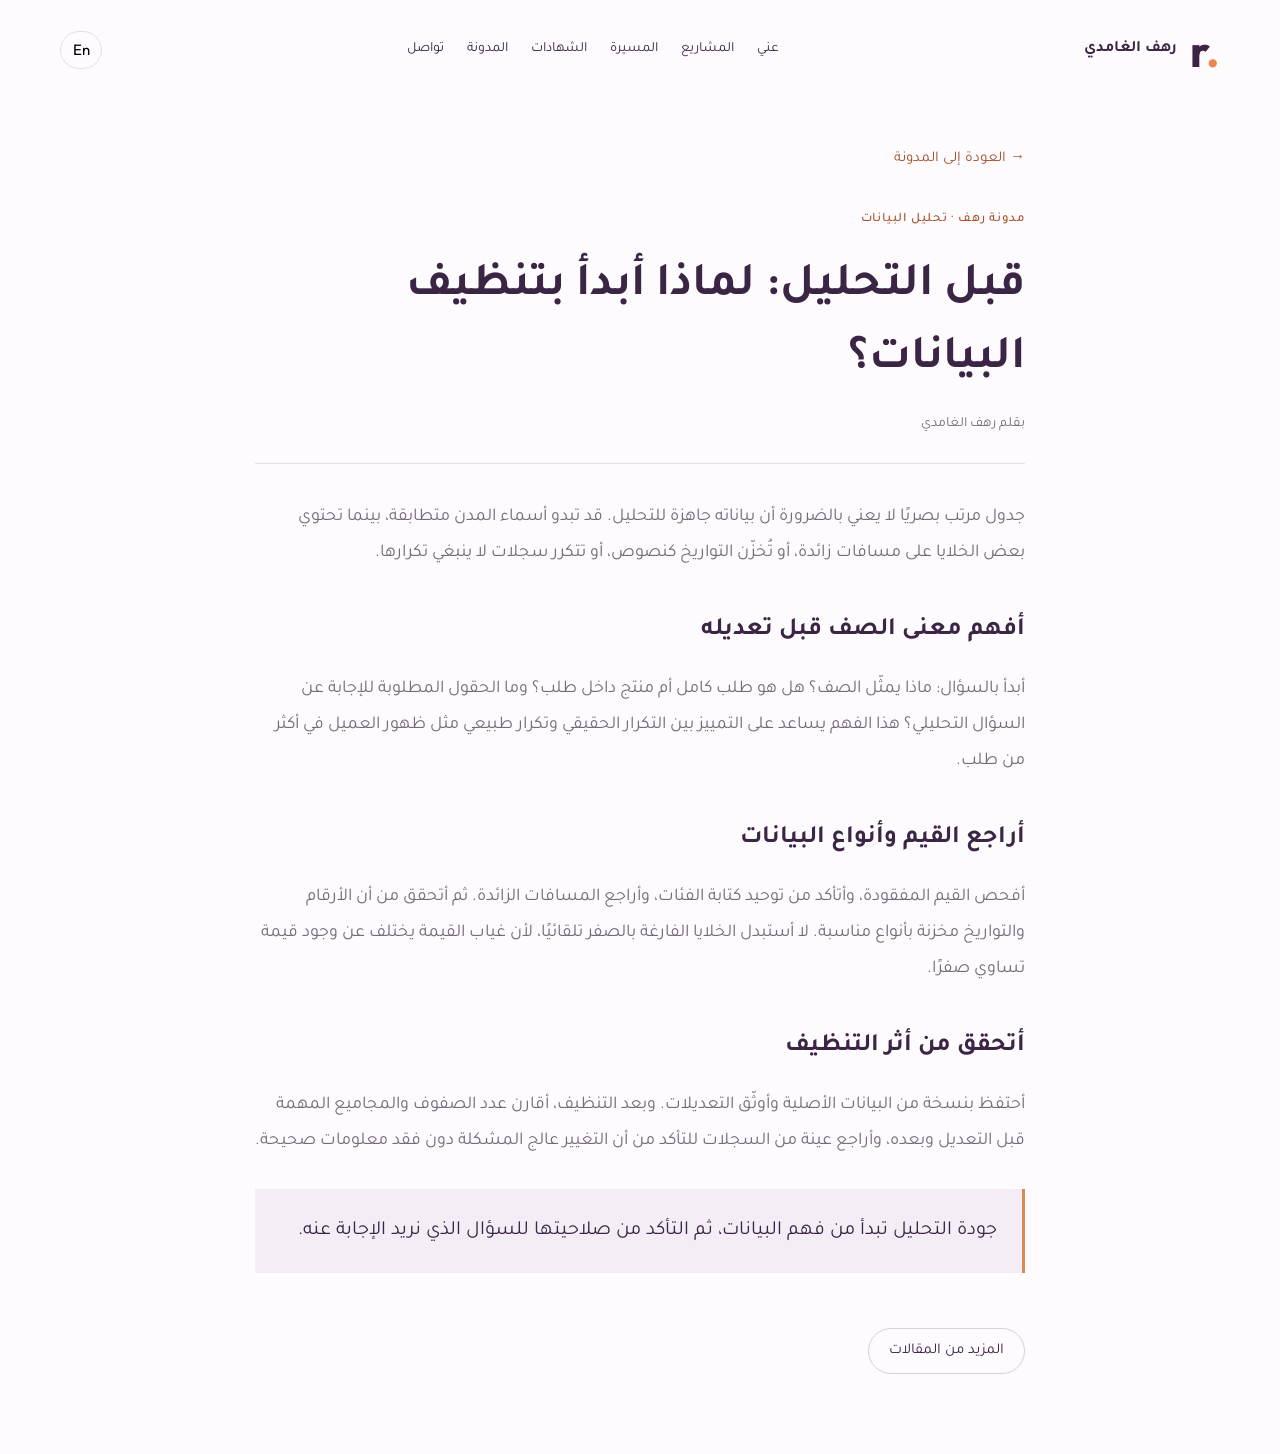
==== blog/clean-data-clear-analysis.html @ a6f534cd "Add files via upload" ====
<!DOCTYPE html><html lang="ar" dir="rtl"><head><meta charset="UTF-8"><meta name="viewport" content="width=device-width, initial-scale=1"><meta name="description" content="خطوات عملية لتنظيم البيانات وفحص جودتها قبل بناء المؤشرات."><title>قبل التحليل: لماذا أبدأ بتنظيف البيانات؟ | رهف الغامدي</title><link rel="icon" type="image/svg+xml" href="data:image/svg+xml,%3Csvg xmlns='http://www.w3.org/2000/svg' viewBox='0 0 32 32'%3E%3Crect width='32' height='32' rx='9' fill='%233B2544'/%3E%3Cpath d='M8 23V16M16 23V9M24 23V13' stroke='%23FF995C' stroke-width='4'/%3E%3C/svg%3E"><link rel="preconnect" href="https://fonts.googleapis.com"><link href="https://fonts.googleapis.com/css2?family=Tajawal:wght@400;500;600;700;800&amp;family=Outfit:wght@400;500;600;700&amp;display=swap" rel="stylesheet"><link rel="stylesheet" href="../style.css"></head><body><header><a class="brand" href="../index.html#home" aria-label="Rahaf home"><span class="monogram">r<span>.</span></span><span data-ar="رهف الغامدي" data-en="Rahaf Alghamdi">رهف الغامدي</span></a><nav id="main-nav" aria-label="Main navigation"><a href="../index.html#about" data-ar="عني" data-en="About">عني</a><a href="../index.html#projects" data-ar="المشاريع" data-en="Projects">المشاريع</a><a href="../index.html#journey" data-ar="المسيرة" data-en="Journey">المسيرة</a><a href="../index.html#certificates" data-ar="الشهادات" data-en="Credentials">الشهادات</a><a href="../index.html#blog" data-ar="المدونة" data-en="Blog">المدونة</a><a href="../index.html#contact" data-ar="تواصل" data-en="Contact">تواصل</a></nav><div class="header-controls"><button class="language" id="language" aria-label="Switch to English">En</button><button class="menu-toggle" aria-controls="main-nav" aria-expanded="false" aria-label="فتح القائمة" type="button"><span></span><span></span><span></span></button></div></header><main class="wrap article-page"><a class="article-back" href="../index.html#blog"><span data-ar="→ العودة إلى المدونة" data-en="← Back to the blog" >→ العودة إلى المدونة</span></a><article><div class="eyebrow"><span data-ar="مدونة رهف · تحليل البيانات" data-en="Rahaf’s blog · Data analytics" >مدونة رهف · تحليل البيانات</span></div><h1 data-ar="قبل التحليل: لماذا أبدأ بتنظيف البيانات؟" data-en="Why I start with data cleaning" >قبل التحليل: لماذا أبدأ بتنظيف البيانات؟</h1><p data-ar="بقلم رهف الغامدي" data-en="By Rahaf Alghamdi" class="article-author">بقلم رهف الغامدي</p><div class="article-content"><p data-ar="جدول مرتب بصريًا لا يعني بالضرورة أن بياناته جاهزة للتحليل. قد تبدو أسماء المدن متطابقة، بينما تحتوي بعض الخلايا على مسافات زائدة، أو تُخزّن التواريخ كنصوص، أو تتكرر سجلات لا ينبغي تكرارها." data-en="A visually tidy table is not necessarily ready for analysis. City names may look identical while containing extra spaces, dates may be stored as text, and records may be duplicated." >جدول مرتب بصريًا لا يعني بالضرورة أن بياناته جاهزة للتحليل. قد تبدو أسماء المدن متطابقة، بينما تحتوي بعض الخلايا على مسافات زائدة، أو تُخزّن التواريخ كنصوص، أو تتكرر سجلات لا ينبغي تكرارها.</p><h2 data-ar="أفهم معنى الصف قبل تعديله" data-en="Understand each row before changing it" >أفهم معنى الصف قبل تعديله</h2><p data-ar="أبدأ بالسؤال: ماذا يمثّل الصف؟ هل هو طلب كامل أم منتج داخل طلب؟ وما الحقول المطلوبة للإجابة عن السؤال التحليلي؟ هذا الفهم يساعد على التمييز بين التكرار الحقيقي وتكرار طبيعي مثل ظهور العميل في أكثر من طلب." data-en="I start by asking what each row represents: a complete order or an item within an order? Which fields do I need for the analytical question? This helps distinguish genuine duplicates from valid repetition, such as a customer appearing in several orders." >أبدأ بالسؤال: ماذا يمثّل الصف؟ هل هو طلب كامل أم منتج داخل طلب؟ وما الحقول المطلوبة للإجابة عن السؤال التحليلي؟ هذا الفهم يساعد على التمييز بين التكرار الحقيقي وتكرار طبيعي مثل ظهور العميل في أكثر من طلب.</p><h2 data-ar="أراجع القيم وأنواع البيانات" data-en="Check values and data types" >أراجع القيم وأنواع البيانات</h2><p data-ar="أفحص القيم المفقودة، وأتأكد من توحيد كتابة الفئات، وأراجع المسافات الزائدة. ثم أتحقق من أن الأرقام والتواريخ مخزنة بأنواع مناسبة. لا أستبدل الخلايا الفارغة بالصفر تلقائيًا، لأن غياب القيمة يختلف عن وجود قيمة تساوي صفرًا." data-en="I check missing values, consistent category names and extra spaces. Then I verify that numbers and dates have suitable types. I do not automatically replace blanks with zero: an unknown value is different from a known value of zero." >أفحص القيم المفقودة، وأتأكد من توحيد كتابة الفئات، وأراجع المسافات الزائدة. ثم أتحقق من أن الأرقام والتواريخ مخزنة بأنواع مناسبة. لا أستبدل الخلايا الفارغة بالصفر تلقائيًا، لأن غياب القيمة يختلف عن وجود قيمة تساوي صفرًا.</p><h2 data-ar="أتحقق من أثر التنظيف" data-en="Check the effect of cleaning" >أتحقق من أثر التنظيف</h2><p data-ar="أحتفظ بنسخة من البيانات الأصلية وأوثّق التعديلات. وبعد التنظيف، أقارن عدد الصفوف والمجاميع المهمة قبل التعديل وبعده، وأراجع عينة من السجلات للتأكد من أن التغيير عالج المشكلة دون فقد معلومات صحيحة." data-en="I keep the original data and document changes. After cleaning, I compare row counts and key totals before and after, and inspect a sample of records to make sure the changes addressed the issue without losing valid information." >أحتفظ بنسخة من البيانات الأصلية وأوثّق التعديلات. وبعد التنظيف، أقارن عدد الصفوف والمجاميع المهمة قبل التعديل وبعده، وأراجع عينة من السجلات للتأكد من أن التغيير عالج المشكلة دون فقد معلومات صحيحة.</p><blockquote data-ar="جودة التحليل تبدأ من فهم البيانات، ثم التأكد من صلاحيتها للسؤال الذي نريد الإجابة عنه." data-en="Good analysis starts with understanding the data and checking whether it is fit for the question." >جودة التحليل تبدأ من فهم البيانات، ثم التأكد من صلاحيتها للسؤال الذي نريد الإجابة عنه.</blockquote></div></article><a class="secondary" href="../index.html#blog"><span data-ar="المزيد من المقالات" data-en="More articles" >المزيد من المقالات</span></a></main><script src="../navigation.js"></script><script src="../blog-language.js"></script></body></html>
---- style.css ----
:root{--ink:#3b2544;--muted:#756b78;--accent:#a6522a;--line:#e7dfe8;--paper:#fdfbfe}*{box-sizing:border-box}html{scroll-behavior:smooth;scroll-padding-top:100px}body{margin:0;background:var(--paper);color:var(--ink);font-family:'Tajawal','Outfit',sans-serif;font-size:16px;line-height:1.8}html[lang=en] body{font-family:'Outfit',sans-serif}button,a{-webkit-tap-highlight-color:transparent}a{color:inherit;text-decoration:none}button{font:inherit;cursor:pointer}button:focus-visible,a:focus-visible{outline:3px solid #c77849;outline-offset:6px}.wrap{max-width:1240px;margin:auto;padding-inline:40px}header{height:100px;display:flex;align-items:center;justify-content:space-between;gap:24px;max-width:1240px;padding:0 40px;margin:auto;border-bottom:1px solid var(--line)}.brand{display:flex;align-items:center;gap:13px;font-weight:600}.monogram{font-family:Georgia,serif;font-size:45px;font-weight:bold;line-height:1;direction:ltr}.monogram span{color:#ea874e}nav{display:flex;gap:32px;font-size:14px}nav a:hover{color:#a6522a}.language{border:1px solid var(--line);background:transparent;border-radius:30px;padding:6px 17px;font-size:14px;display:flex;gap:18px;align-items:center}.hero{display:grid;grid-template-columns:1.15fr 1fr;gap:64px;align-items:center;padding-top:70px;padding-bottom:64px}.eyebrow{font-size:13px;font-weight:500;letter-spacing:.06em;display:flex;gap:12px;align-items:center;color:var(--accent)}.short-line{height:1px;width:30px;background:var(--accent)}h1{font-size:clamp(40px,4.4vw,64px);margin:15px 0 5px;line-height:1.4;font-weight:600;letter-spacing:-1px}.hero h2{font-size:clamp(25px,2.8vw,39px);line-height:1.7;font-weight:400;margin:0 0 22px}.hero h2 span{color:var(--accent)}p{color:var(--muted);margin:0 0 22px}.hero p{max-width:500px}.primary{display:inline-flex;gap:38px;align-items:center;padding:11px 24px;background:var(--ink);color:white;border-radius:6px;margin:4px 0 34px;transition:transform .25s,background .25s}.primary:hover{transform:translateY(-3px);background:#56385f}.arrow{font-size:23px}.hero-foot{display:flex;gap:14px;align-items:center;font-size:12px;color:var(--muted);flex-wrap:wrap}.sep{opacity:.4}.visual{height:470px;background:#392440;border-radius:5px 90px 5px 5px;position:relative;overflow:hidden;color:#fae5d8;direction:ltr;box-shadow:0 24px 65px #253e4f10}.visual-top,.visual-bottom{position:absolute;left:30px;right:30px;display:flex;justify-content:space-between;font:11px 'Outfit',sans-serif;letter-spacing:1.4px;z-index:2}.visual-top{top:26px}.visual-bottom{bottom:25px;align-items:center}.visual-bottom span:last-child{font-size:34px}.graph-grid{position:absolute;inset:90px 0 60px;background-image:linear-gradient(#9ac4e10a 1px,transparent 1px),linear-gradient(90deg,#9ac4e10a 1px,transparent 1px);background-size:40px 40px;transform:perspective(500px) rotateX(12deg)}.orbit{position:absolute;border:1px solid #d6e9ff12;border-radius:50%;width:360px;height:360px;left:55px;top:70px}.o2{width:250px;height:250px;top:125px;left:110px}.trend{position:absolute;inset:125px 0 0;width:100%;opacity:.7;stroke-dasharray:750;stroke-dashoffset:750;animation:draw 2.5s .3s ease forwards}.visual-word{position:absolute;left:37px;top:108px;font:clamp(22px,2.4vw,31px)/1.5 Georgia,serif;z-index:1}.visual-word em{color:#d3a9bb}.floating{position:absolute;display:flex;align-items:center;gap:12px;padding:11px 17px;background:#d8eafa12;border:1px solid #b8d4eb30;backdrop-filter:blur(6px);border-radius:7px;font-size:14px;animation:float 6s ease-in-out infinite}.floating span{font:11px 'Outfit';opacity:.6}.floating b{font-weight:400}.f1{bottom:105px;left:28px}.f2{right:30px;top:215px;animation-delay:-3s}.stats{display:grid;grid-template-columns:repeat(4,1fr);padding-top:28px;padding-bottom:28px;border-top:1px solid var(--line);border-bottom:1px solid var(--line)}.stats>div{padding-inline:30px;border-inline-end:1px solid var(--line)}.stats>div:first-child{padding-inline-start:0}.stats>div:last-child{border:0}.stats strong{font:500 45px 'Outfit',sans-serif;display:block}.stats strong span{font-size:25px;color:#df8c5b;margin-inline-start:12px}.stats strong.honor{font:500 37px 'Tajawal',sans-serif;line-height:1.5}.stats p{font-size:14px;margin:4px 0 0}.section{padding-top:92px;padding-bottom:92px}.section h2{font-size:32px;line-height:1.6;font-weight:500;margin:15px 0 25px}.about{display:grid;grid-template-columns:1fr 1.25fr;gap:100px}.muted{font-size:15px}.tools{display:flex;gap:10px;flex-wrap:wrap;direction:ltr;justify-content:flex-end}html[lang=en] .tools{justify-content:flex-start}.tools span{border:1px solid var(--line);border-radius:5px;padding:4px 14px;font:13px/1.8 'Outfit'}.projects-bg{background:#f5eff7}.section-head{display:flex;justify-content:space-between;align-items:end;gap:30px;margin-bottom:26px}.section-head p{font-size:14px}.project-grid{display:grid;grid-template-columns:repeat(3,1fr);gap:24px}.project{background:var(--paper);border:1px solid #e7dfe8;border-radius:8px;overflow:hidden;transition:transform .3s,box-shadow .3s}.project:hover{transform:translateY(-6px);box-shadow:0 18px 35px #3b25440c}.project-art{height:230px;padding:24px;position:relative;overflow:hidden;direction:ltr}.project-art>span{font:10px 'Outfit';letter-spacing:1.5px;opacity:.65}.project-art small{position:absolute;bottom:18px;left:24px;right:24px;font-size:12px}.airport{background:#213c53;color:#dbebf8}.airport-type{font-size:48px;font-weight:500;margin-top:15px;text-align:center;line-height:1.2}.airport-type span{font:9px 'Outfit';letter-spacing:4px;display:block;margin-top:12px}.routes{display:flex;position:absolute;inset:150px 30px 40px;justify-content:space-around;transform:rotate(-8deg);border-top:1px solid #80b5d8}.routes i{width:6px;height:6px;border-radius:50%;background:#dcefff;margin-top:-3px;box-shadow:0 0 0 5px #dcefff12}.retail{background:#e5eaf3;color:#3e5576}.bar-art{display:flex;align-items:end;justify-content:center;gap:16px;height:125px;margin:16px 10px 0;border-bottom:1px solid #bccbdc}.bar-art i{height:var(--h);width:24px;background:#7a91b6;border-radius:4px 4px 0 0}.bar-art i:nth-child(even){background:#334e73}.excel{background:#e0eeeb;color:#3a685d}.sheet-art{display:grid;grid-template-columns:repeat(4,1fr);gap:6px;transform:rotate(-7deg);margin:25px auto;width:190px;padding:12px;background:#f5faf8;border:1px solid #c5dcd3;border-radius:5px;box-shadow:10px 10px 0 #bdd5cd66}.sheet-art div{height:17px;border-radius:2px;background:#d3e4dc}.sheet-art div:nth-child(-n+4){background:#608e7e}.sheet-art div:nth-child(6),.sheet-art div:nth-child(11){background:#9bbcaf}.project-info{padding:24px}.tags{font:12px 'Outfit';color:#8c687b;display:flex;gap:10px;direction:ltr}.project h3{font-size:20px;font-weight:500;line-height:1.6;margin:14px 0 10px}.project p{font-size:14px;min-height:77px}.detail{display:flex;align-items:center;justify-content:space-between;gap:15px;width:100%;background:none;border:0;border-top:1px solid var(--line);padding:16px 0 0;color:var(--ink);font-size:14px}.detail:hover{color:#a6522a}.journey-grid{display:grid;grid-template-columns:1fr 1fr;gap:100px}.column-label{font-size:14px;font-weight:500;border-bottom:1px solid var(--line);padding-bottom:18px;margin-bottom:28px}.timeline{position:relative;border-inline-start:1px solid #decddd;padding-inline-start:25px;padding-bottom:35px}.timeline:before{content:'';position:absolute;inset-inline-start:-4px;top:9px;width:7px;height:7px;background:#b381a1;border-radius:50%}.date{font-size:13px;color:var(--accent)}.timeline h3{font-size:22px;font-weight:500;margin:8px 0}.timeline p{font-size:15px;margin-bottom:17px}.pill{font-size:12px;display:inline-block;padding:4px 12px;border-radius:4px;background:#f5eaf0;color:#87566d}.certificates{border-top:1px solid var(--line);display:grid;grid-template-columns:1fr 1.2fr;gap:100px;align-items:center}.credential{border:1px solid #e3d3e1;padding:32px;border-radius:8px;background:linear-gradient(125deg,#f7eef6,#fff);position:relative}.credential-top{display:flex;justify-content:space-between;align-items:center}.google{font:600 25px 'Outfit';color:#784c6b}.completed{font-size:12px;color:#4b796c;background:#e5efeb;padding:4px 12px;border-radius:20px}.credential h3{font:600 25px/1.5 'Outfit';margin:35px 0 3px;direction:ltr;text-align:start}.credential p{font:14px 'Outfit';direction:ltr}.credential-bottom{border-top:1px solid var(--line);margin-top:30px;padding-top:19px;display:flex;justify-content:space-between;font-size:12px;color:var(--muted)}footer{display:flex;justify-content:space-between;align-items:center;gap:20px;border-top:1px solid var(--line);padding-top:30px;padding-bottom:35px;font-size:13px}footer>span{color:var(--muted)}dialog{border:1px solid var(--line);border-radius:12px;max-width:620px;width:calc(100% - 32px);padding:45px;color:var(--ink);background:var(--paper);max-height:85vh}dialog::backdrop{background:#11263980;backdrop-filter:blur(5px)}dialog h2{font-size:28px;line-height:1.5}dialog h3{font-size:17px}dialog p,dialog li{font-size:16px;color:var(--muted)}dialog li{margin:10px 0}.close{position:absolute;top:10px;inset-inline-end:15px;background:none;border:0;font-size:30px;color:var(--ink)}@keyframes draw{to{stroke-dashoffset:0}}@keyframes float{50%{transform:translateY(-8px)}}@media(min-width:900px){.hero-copy{animation:enter .8s ease both}}@keyframes enter{from{opacity:0;transform:translateY(15px)}to{opacity:1;transform:none}}@media(max-width:1000px){.hero{gap:30px}.visual{height:430px}.wrap,header{padding-inline:28px}.about,.journey-grid,.certificates{gap:45px}.project-grid{gap:15px}.project-info{padding:18px}.stats>div{padding-inline:18px}.section-head{align-items:start;flex-direction:column;gap:0}.section-head h2{margin-bottom:10px}.section-head p{margin:0}}@media(max-width:720px){header{height:auto;min-height:85px;flex-wrap:wrap;padding-top:12px;padding-bottom:14px;gap:15px}nav{order:3;width:100%;justify-content:space-between;gap:10px;font-size:13px}.wrap,header{padding-inline:22px}.brand{font-size:14px}.language{padding:4px 13px}.hero{grid-template-columns:1fr;padding-top:40px;padding-bottom:40px;gap:35px}.hero h1{font-size:43px}.hero h2{font-size:29px}.hero p{font-size:16px}.visual{height:355px;border-start-end-radius:65px}.visual-word{top:83px;font-size:29px}.trend{top:75px}.f2{top:177px}.visual-top{font-size:9px}.visual-bottom{font-size:9px}.hero-foot{font-size:12px}.stats{grid-template-columns:1fr 1fr;row-gap:24px}.stats>div{padding-inline:16px!important}.stats>div:nth-child(2){border:0}.stats strong{font-size:38px}.stats strong.honor{font-size:32px}.stats p{font-size:12px}.section{padding-top:55px;padding-bottom:55px}.section h2{font-size:27px}.about,.journey-grid,.certificates{grid-template-columns:1fr;gap:20px}.about h2{margin-bottom:0}.project-grid{grid-template-columns:1fr;gap:25px}.project-art{height:230px}.project-info{padding:24px}.project p{min-height:0;font-size:15px}.section-head{margin-bottom:25px}.credential{padding:25px}.credential h3{font-size:23px}footer{flex-wrap:wrap}footer>span{order:3;width:100%;text-align:center}.eyebrow{font-size:12px}dialog{padding:35px 25px}html[lang=en] h1{font-size:40px}html[lang=en] .hero h2{font-size:29px}}@media(prefers-reduced-motion:reduce){*,*:before,*:after{animation:none!important;transition:none!important;scroll-behavior:auto!important}.trend{stroke-dashoffset:0}}
.project-image{position:relative;display:block;width:100%;height:auto;aspect-ratio:16/10;padding:18px;border:0;border-bottom:1px solid var(--line);background:#f1eaf3;overflow:hidden}.project-image img{display:block;width:100%;height:100%;object-fit:contain;transition:transform .35s;filter:drop-shadow(0 5px 8px #233c4e14)}.project-image:hover img{transform:scale(1.035)}.project-image>span{position:absolute;bottom:8px;inset-inline-end:10px;background:var(--paper);width:27px;height:27px;line-height:27px;border-radius:50%;font-size:17px;color:var(--ink)}.project{display:flex;flex-direction:column}.project-info{display:flex;flex-direction:column;flex:1}.project-info .detail{margin-top:auto}.project-image:focus-visible{outline-offset:-4px}.stats strong{font-size:40px}.complementary{border-top:1px solid var(--line)}.web-details{border:1px solid var(--line);border-radius:8px;background:#fcf8fd}.web-details summary{display:flex;justify-content:space-between;align-items:center;gap:15px;list-style:none;padding:22px 25px;cursor:pointer;font-size:17px}.web-details summary::-webkit-details-marker{display:none}.toggle-mark{font:26px 'Outfit';transition:transform .25s}.web-details[open] .toggle-mark{transform:rotate(45deg)}.web-grid{display:grid;grid-template-columns:repeat(3,1fr);gap:30px;padding:10px 25px 30px}.web-card img{width:100%;height:auto;aspect-ratio:16/10;object-fit:contain;background:#f1eaf3;border-radius:5px}.web-card h3,.design-link h3{font-size:19px;font-weight:500;margin:12px 0 7px}.web-card p,.design-link p{font-size:14px}.web-link{font-size:14px;color:var(--accent)}.web-link:hover,.socials a:hover{color:#8d4626;text-decoration:underline}.design-link{display:flex;align-items:center;justify-content:space-between;gap:30px;padding:25px 0 0}.design-link p{margin:0}.design-link>a{font:14px 'Outfit';white-space:nowrap}.writing{padding-top:0}.article-grid{display:grid;grid-template-columns:1fr 1fr;gap:25px}.article-card{border-top:1px solid var(--line);padding-top:20px}.article-card>span{font-size:12px;color:var(--accent)}.article-card h3{font-size:21px;font-weight:500;margin:10px 0}.article-card p{font-size:15px}.article-card:hover h3{color:var(--accent)}.contact-bg{background:#eee3f1}.contact-grid{display:grid;grid-template-columns:1fr 1fr;gap:70px;align-items:center}.contact-grid p{margin:0}.contact-links{display:flex;flex-direction:column;gap:16px;align-items:flex-start}.email{font:500 clamp(18px,2.5vw,29px)/1.6 'Outfit';direction:ltr;overflow-wrap:anywhere}.phone{font:14px 'Outfit';color:var(--muted)}.socials{display:flex;flex-wrap:wrap;gap:25px;direction:ltr;font:14px 'Outfit';margin-top:10px}#dialog-image-link:not([hidden]){display:block;margin:20px 0}#dialog-image{display:block;width:100%;height:auto;border:1px solid var(--line);border-radius:4px}#dialog-image-label{font-size:13px;color:var(--accent)}dialog:has(#dialog-image-link:not([hidden])){max-width:900px}summary:focus-visible{outline:3px solid #c77849;outline-offset:3px}@media(max-width:720px){.web-grid{grid-template-columns:1fr;padding:5px 20px 25px}.article-grid,.contact-grid{grid-template-columns:1fr;gap:25px}.stats strong{font-size:35px}.design-link{align-items:start}.contact-links{gap:20px}.web-details summary{font-size:15px;padding:18px 20px}nav{flex-wrap:wrap}.project-info p{min-height:0}}

/* Refreshed visual identity and motion. */
body{font-family:'Tajawal',sans-serif;line-height:1.85}html[lang=en] body{font-family:'Outfit',sans-serif}header{position:relative;z-index:5;border-bottom:0}.brand{font-weight:700}.monogram{font-family:'Outfit',sans-serif}.hero{gap:72px;padding-top:55px;padding-bottom:60px}.hero h1{font-weight:700;font-size:clamp(44px,5vw,70px)}.hero h2{line-height:1.6;font-weight:500}.hero-copy .eyebrow{color:#935b72}.hero-actions{margin:20px 0 28px;display:flex;flex-direction:column;align-items:flex-start;gap:12px}.primary{border-radius:30px;margin:0;padding:9px 23px;font-size:15px;gap:20px;background:#3b2544}.secondary-actions{display:flex;gap:10px;flex-wrap:wrap}.secondary{display:inline-flex;align-items:center;justify-content:center;gap:14px;border:1px solid #dccddd;border-radius:30px;padding:8px 20px;font-size:15px;transition:background .25s,transform .25s,border-color .25s}.secondary:hover{transform:translateY(-3px);border-color:#b483a0;background:#f4e8ee}.resume-button{background:#f7e8dc;border-color:#eed4c0;color:#874625}.visual{border-radius:100px 100px 16px 16px;background:radial-gradient(ellipse at 90% 10%,#744762 0%,transparent 60%),linear-gradient(145deg,#392440,#482d4c);box-shadow:0 30px 60px #39244020;isolation:isolate;transform:perspective(1100px) rotateX(var(--rx,0deg)) rotateY(var(--ry,0deg));transition:transform .35s ease-out}.visual-top{font-size:12px;letter-spacing:.08em;top:38px;left:34px;right:34px}.visual-word{top:125px}.visual-word em{color:#e0b5bc}.visual-bottom{font-size:11px}.graph-grid{background-image:linear-gradient(#eed8e30b 1px,transparent 1px),linear-gradient(90deg,#eed8e30b 1px,transparent 1px)}.orbit{border-color:#ffcca41d}.floating{background:#ffe4d313;border-color:#ffe4d33b}.floating span{color:#ffb987}.hero-foot{font-size:13px}.stats{grid-template-columns:repeat(3,1fr);background:#3b2544;color:#fff;border:0;border-radius:16px;padding:30px 45px;max-width:1160px;box-shadow:0 18px 45px #3b254410}.stats>div{padding-inline:35px;border-color:#ffffff20}.stats strong{font-family:'Outfit';font-size:48px;font-weight:500;letter-spacing:-1px;text-align:start;display:flex;gap:3px;color:#ffb987}.stats strong .count{font:inherit;color:inherit;margin:0}.stats p{color:#e8dbe9;font-size:15px}.section h2{font-weight:600}.about h2{font-size:35px}.about p{font-size:17px}.tools span{font-size:14px;background:#fbf7fd}.project{border-radius:13px;box-shadow:0 8px 24px #3b254405;transition:transform .35s,box-shadow .35s}.project:hover{transform:translateY(-9px);box-shadow:0 22px 38px #3b254413}.project h3{font-weight:600}.project p{font-size:15px}.recency{margin-bottom:10px;font-size:12px;color:#9d592f}.project-art{height:220px}.airport{background:#3f2948;color:#ffeadb}.retail{background:#f3e5dd;color:#704d4c}.bar-art i{background:#c89482;transform-origin:bottom;animation:grow-bars 1.5s ease both}.bar-art i:nth-child(even){background:#78546f}.bar-art i:nth-child(2){animation-delay:.12s}.bar-art i:nth-child(3){animation-delay:.24s}.bar-art i:nth-child(4){animation-delay:.36s}.bar-art i:nth-child(5){animation-delay:.48s}.bar-art i:nth-child(6){animation-delay:.6s}.excel{background:#e9e1ee;color:#6f527f}.sheet-art{background:#fdf9ff;border-color:#d9c7e4;box-shadow:10px 10px 0 #cbb7d866}.sheet-art div{background:#e5d9eb}.sheet-art div:nth-child(-n+4){background:#9976aa}.sheet-art div:nth-child(6),.sheet-art div:nth-child(11){background:#c4a8d2}.university{display:flex;align-items:center;gap:15px;margin:15px 0 20px;font-size:17px;font-weight:500}.university img{width:85px;height:60px;object-fit:contain;background:white;border:1px solid #ece7ed;border-radius:9px;padding:5px}.education{padding-bottom:45px}.employer{font-weight:600;color:#87566d}.experience-list{padding-inline-start:19px;margin:22px 0 25px;color:var(--muted);font-size:16px}.experience-list li{padding-inline-start:4px;margin-bottom:14px}.experience-list li::marker{color:#c48358}.education-work{font-size:14px}.timeline p{font-size:16px}.credential{background:linear-gradient(125deg,#f6ecf5,#fff);box-shadow:0 12px 40px #3b254409}.google{color:#6d4868}.tiktok-feature{display:flex;align-items:center;gap:24px;background:#3b2544;color:#fff;padding:30px;border-radius:14px;margin-bottom:35px;position:relative;overflow:hidden}.tiktok-feature h3{font-size:23px;font-weight:600;margin:0 0 6px}.tiktok-feature p{font-size:16px;color:#dfd0e0;margin:0}.tiktok-mark{display:grid;place-items:center;font:50px 'Outfit';color:#ffb987;min-width:70px;height:70px;background:#ffffff0b;border-radius:20px}.pending-link{flex-shrink:0;color:#e8c2a9;border:1px solid #ffffff30;padding:7px 13px;border-radius:25px;font-size:13px}.scroll-progress{position:fixed;inset:0 auto auto 0;height:3px;width:100%;background:#e99960;transform:scaleX(0);transform-origin:left;z-index:100;pointer-events:none}.reveal{opacity:1}.motion-ready .reveal{opacity:0;transform:translateY(26px);transition:opacity .65s ease,transform .65s ease;transition-delay:var(--delay,0ms)}.motion-ready .reveal.is-visible{opacity:1;transform:translateY(0)}.motion-ready .project.reveal.is-visible:hover{transform:translateY(-9px)}.visual-bottom span:last-child{animation:slow-turn 24s linear infinite}.article-card{transition:transform .3s}.article-card:hover{transform:translateY(-4px)}.contact-bg{background:#eee3f1}.contact-links a:hover{color:#a6522a}.email{font-weight:500}footer{border-color:#e7dfe8}.section{scroll-margin-top:20px}@keyframes grow-bars{from{transform:scaleY(.05)}to{transform:scaleY(1)}}@keyframes slow-turn{to{transform:rotate(360deg)}}@media(max-width:1000px){.stats{margin-inline:28px}.hero{gap:35px}.tiktok-feature{flex-wrap:wrap}.pending-link{margin-inline-start:94px}}@media(max-width:720px){.hero{gap:32px;padding-top:30px}.hero h1{font-size:45px}.hero h2{font-size:28px}.visual{border-radius:70px 70px 14px 14px;height:380px}.visual-word{top:102px}.visual-top{font-size:10px}.hero-actions{margin-top:18px}.stats{margin-inline:22px;padding:24px 15px;row-gap:20px;grid-template-columns:repeat(3,minmax(0,1fr))}.stats>div{padding-inline:9px!important;min-width:0}.stats>div:nth-child(2){border-inline-end:1px solid #ffffff20}.stats strong{font-size:30px;letter-spacing:-.5px}.stats p{font-size:13px;line-height:1.7}.about h2{font-size:29px}.about p{font-size:16px}.secondary{font-size:14px}.tiktok-feature{padding:23px;gap:15px}.tiktok-mark{min-width:50px;height:50px;font-size:35px}.tiktok-feature>div{flex-basis:100%}.tiktok-feature h3{font-size:22px}.pending-link{margin:0}.project-art{height:230px}.university{font-size:16px}}@media(prefers-reduced-motion:reduce){.motion-ready .reveal{opacity:1!important;transform:none!important}.visual{transform:none!important}*,*:before,*:after{animation:none!important;transition:none!important;scroll-behavior:auto!important}}
.header-controls{display:flex;align-items:center;gap:10px}.language{display:grid;place-items:center;min-width:42px;height:38px;padding:0 10px;font-family:'Outfit','Tajawal',sans-serif;font-size:15px}.menu-toggle{display:none}.blog-label{font-size:14px;color:var(--muted)}.article-page{max-width:850px;padding-top:45px;padding-bottom:80px}.article-back{display:inline-block;font-size:15px;color:var(--accent);margin-bottom:35px}.article-page h1{font-size:clamp(30px,4vw,47px);line-height:1.55;letter-spacing:0;margin:20px 0 15px}.article-author{font-size:14px;border-bottom:1px solid var(--line);padding-bottom:25px;margin-bottom:35px}.article-content{font-size:18px;line-height:2}.article-content p{font-size:18px;margin-bottom:24px}.article-content h2{font-size:25px;font-weight:600;margin:35px 0 15px}.article-content blockquote{margin:30px 0;padding:22px 25px;border-inline-start:3px solid #d98b57;background:#f4edf6;color:var(--ink);font-size:20px}.article-page>.secondary{margin-top:25px}header nav{gap:23px}@media(max-width:820px){header{position:relative;display:flex;flex-wrap:nowrap;min-height:82px;height:82px;padding-top:0;padding-bottom:0;gap:12px}.brand{font-size:14px}.header-controls{margin-inline-start:auto}.menu-toggle{display:flex;flex-direction:column;justify-content:center;align-items:center;gap:4px;width:42px;height:38px;border:1px solid var(--line);border-radius:10px;background:transparent;color:var(--ink);padding:8px}.menu-toggle span{width:18px;height:2px;background:currentColor;transition:transform .2s,opacity .2s}.menu-toggle[aria-expanded=true] span:first-child{transform:translateY(6px) rotate(45deg)}.menu-toggle[aria-expanded=true] span:nth-child(2){opacity:0}.menu-toggle[aria-expanded=true] span:last-child{transform:translateY(-6px) rotate(-45deg)}header nav{display:none;position:absolute;top:calc(100% - 3px);inset-inline:22px;width:auto;z-index:20;flex-direction:column;gap:0;background:#fdfbfe;border:1px solid var(--line);border-radius:13px;padding:8px;box-shadow:0 18px 40px #3b25441c}header nav.is-open{display:flex;animation:menu-in .2s ease both}header nav a{display:block;padding:11px 15px;border-radius:7px;font-size:16px}header nav a:hover,header nav a:focus-visible{background:#f3eaf6;color:var(--ink)}.article-page{padding-top:28px}.article-content p{font-size:17px}.article-page h1{font-size:33px}.article-content h2{font-size:23px}}@keyframes menu-in{from{opacity:0;transform:translateY(-7px)}to{opacity:1;transform:none}}@media(prefers-reduced-motion:reduce){header nav.is-open{animation:none}}
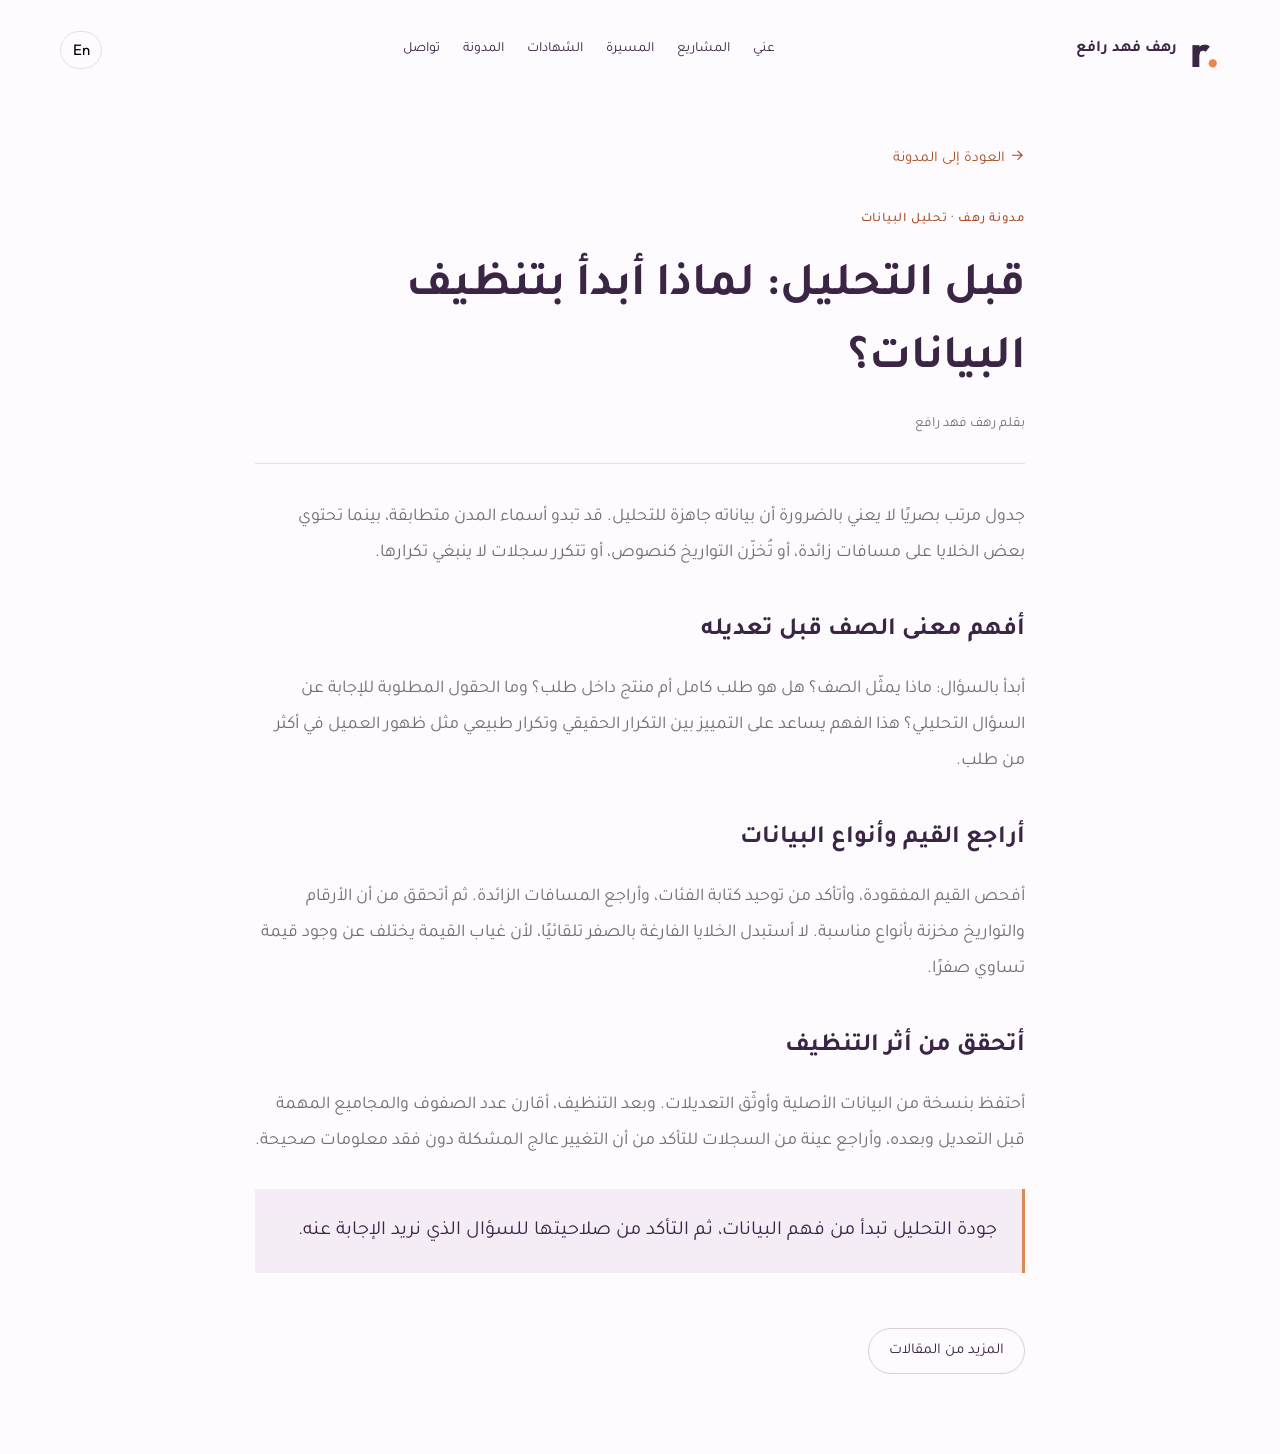
==== commit 11174dea: "Update Rahaf's name and résumé; replace text symbols with SVG icons" ====
--- a/blog/clean-data-clear-analysis.html
+++ b/blog/clean-data-clear-analysis.html
@@ -1 +1 @@
-<!DOCTYPE html><html lang="ar" dir="rtl"><head><meta charset="UTF-8"><meta name="viewport" content="width=device-width, initial-scale=1"><meta name="description" content="خطوات عملية لتنظيم البيانات وفحص جودتها قبل بناء المؤشرات."><title>قبل التحليل: لماذا أبدأ بتنظيف البيانات؟ | رهف الغامدي</title><link rel="icon" type="image/svg+xml" href="data:image/svg+xml,%3Csvg xmlns='http://www.w3.org/2000/svg' viewBox='0 0 32 32'%3E%3Crect width='32' height='32' rx='9' fill='%233B2544'/%3E%3Cpath d='M8 23V16M16 23V9M24 23V13' stroke='%23FF995C' stroke-width='4'/%3E%3C/svg%3E"><link rel="preconnect" href="https://fonts.googleapis.com"><link href="https://fonts.googleapis.com/css2?family=Tajawal:wght@400;500;600;700;800&amp;family=Outfit:wght@400;500;600;700&amp;display=swap" rel="stylesheet"><link rel="stylesheet" href="../style.css"></head><body><header><a class="brand" href="../index.html#home" aria-label="Rahaf home"><span class="monogram">r<span>.</span></span><span data-ar="رهف الغامدي" data-en="Rahaf Alghamdi">رهف الغامدي</span></a><nav id="main-nav" aria-label="Main navigation"><a href="../index.html#about" data-ar="عني" data-en="About">عني</a><a href="../index.html#projects" data-ar="المشاريع" data-en="Projects">المشاريع</a><a href="../index.html#journey" data-ar="المسيرة" data-en="Journey">المسيرة</a><a href="../index.html#certificates" data-ar="الشهادات" data-en="Credentials">الشهادات</a><a href="../index.html#blog" data-ar="المدونة" data-en="Blog">المدونة</a><a href="../index.html#contact" data-ar="تواصل" data-en="Contact">تواصل</a></nav><div class="header-controls"><button class="language" id="language" aria-label="Switch to English">En</button><button class="menu-toggle" aria-controls="main-nav" aria-expanded="false" aria-label="فتح القائمة" type="button"><span></span><span></span><span></span></button></div></header><main class="wrap article-page"><a class="article-back" href="../index.html#blog"><span data-ar="→ العودة إلى المدونة" data-en="← Back to the blog" >→ العودة إلى المدونة</span></a><article><div class="eyebrow"><span data-ar="مدونة رهف · تحليل البيانات" data-en="Rahaf’s blog · Data analytics" >مدونة رهف · تحليل البيانات</span></div><h1 data-ar="قبل التحليل: لماذا أبدأ بتنظيف البيانات؟" data-en="Why I start with data cleaning" >قبل التحليل: لماذا أبدأ بتنظيف البيانات؟</h1><p data-ar="بقلم رهف الغامدي" data-en="By Rahaf Alghamdi" class="article-author">بقلم رهف الغامدي</p><div class="article-content"><p data-ar="جدول مرتب بصريًا لا يعني بالضرورة أن بياناته جاهزة للتحليل. قد تبدو أسماء المدن متطابقة، بينما تحتوي بعض الخلايا على مسافات زائدة، أو تُخزّن التواريخ كنصوص، أو تتكرر سجلات لا ينبغي تكرارها." data-en="A visually tidy table is not necessarily ready for analysis. City names may look identical while containing extra spaces, dates may be stored as text, and records may be duplicated." >جدول مرتب بصريًا لا يعني بالضرورة أن بياناته جاهزة للتحليل. قد تبدو أسماء المدن متطابقة، بينما تحتوي بعض الخلايا على مسافات زائدة، أو تُخزّن التواريخ كنصوص، أو تتكرر سجلات لا ينبغي تكرارها.</p><h2 data-ar="أفهم معنى الصف قبل تعديله" data-en="Understand each row before changing it" >أفهم معنى الصف قبل تعديله</h2><p data-ar="أبدأ بالسؤال: ماذا يمثّل الصف؟ هل هو طلب كامل أم منتج داخل طلب؟ وما الحقول المطلوبة للإجابة عن السؤال التحليلي؟ هذا الفهم يساعد على التمييز بين التكرار الحقيقي وتكرار طبيعي مثل ظهور العميل في أكثر من طلب." data-en="I start by asking what each row represents: a complete order or an item within an order? Which fields do I need for the analytical question? This helps distinguish genuine duplicates from valid repetition, such as a customer appearing in several orders." >أبدأ بالسؤال: ماذا يمثّل الصف؟ هل هو طلب كامل أم منتج داخل طلب؟ وما الحقول المطلوبة للإجابة عن السؤال التحليلي؟ هذا الفهم يساعد على التمييز بين التكرار الحقيقي وتكرار طبيعي مثل ظهور العميل في أكثر من طلب.</p><h2 data-ar="أراجع القيم وأنواع البيانات" data-en="Check values and data types" >أراجع القيم وأنواع البيانات</h2><p data-ar="أفحص القيم المفقودة، وأتأكد من توحيد كتابة الفئات، وأراجع المسافات الزائدة. ثم أتحقق من أن الأرقام والتواريخ مخزنة بأنواع مناسبة. لا أستبدل الخلايا الفارغة بالصفر تلقائيًا، لأن غياب القيمة يختلف عن وجود قيمة تساوي صفرًا." data-en="I check missing values, consistent category names and extra spaces. Then I verify that numbers and dates have suitable types. I do not automatically replace blanks with zero: an unknown value is different from a known value of zero." >أفحص القيم المفقودة، وأتأكد من توحيد كتابة الفئات، وأراجع المسافات الزائدة. ثم أتحقق من أن الأرقام والتواريخ مخزنة بأنواع مناسبة. لا أستبدل الخلايا الفارغة بالصفر تلقائيًا، لأن غياب القيمة يختلف عن وجود قيمة تساوي صفرًا.</p><h2 data-ar="أتحقق من أثر التنظيف" data-en="Check the effect of cleaning" >أتحقق من أثر التنظيف</h2><p data-ar="أحتفظ بنسخة من البيانات الأصلية وأوثّق التعديلات. وبعد التنظيف، أقارن عدد الصفوف والمجاميع المهمة قبل التعديل وبعده، وأراجع عينة من السجلات للتأكد من أن التغيير عالج المشكلة دون فقد معلومات صحيحة." data-en="I keep the original data and document changes. After cleaning, I compare row counts and key totals before and after, and inspect a sample of records to make sure the changes addressed the issue without losing valid information." >أحتفظ بنسخة من البيانات الأصلية وأوثّق التعديلات. وبعد التنظيف، أقارن عدد الصفوف والمجاميع المهمة قبل التعديل وبعده، وأراجع عينة من السجلات للتأكد من أن التغيير عالج المشكلة دون فقد معلومات صحيحة.</p><blockquote data-ar="جودة التحليل تبدأ من فهم البيانات، ثم التأكد من صلاحيتها للسؤال الذي نريد الإجابة عنه." data-en="Good analysis starts with understanding the data and checking whether it is fit for the question." >جودة التحليل تبدأ من فهم البيانات، ثم التأكد من صلاحيتها للسؤال الذي نريد الإجابة عنه.</blockquote></div></article><a class="secondary" href="../index.html#blog"><span data-ar="المزيد من المقالات" data-en="More articles" >المزيد من المقالات</span></a></main><script src="../navigation.js"></script><script src="../blog-language.js"></script></body></html>+<!DOCTYPE html><html lang="ar" dir="rtl"><head><meta charset="UTF-8"><meta name="viewport" content="width=device-width, initial-scale=1"><meta name="description" content="خطوات عملية لتنظيم البيانات وفحص جودتها قبل بناء المؤشرات."><title>قبل التحليل: لماذا أبدأ بتنظيف البيانات؟ | رهف فهد رافع</title><link rel="icon" type="image/svg+xml" href="data:image/svg+xml,%3Csvg xmlns='http://www.w3.org/2000/svg' viewBox='0 0 32 32'%3E%3Crect width='32' height='32' rx='9' fill='%233B2544'/%3E%3Cpath d='M8 23V16M16 23V9M24 23V13' stroke='%23FF995C' stroke-width='4'/%3E%3C/svg%3E"><link rel="preconnect" href="https://fonts.googleapis.com"><link href="https://fonts.googleapis.com/css2?family=Tajawal:wght@400;500;600;700;800&amp;family=Outfit:wght@400;500;600;700&amp;display=swap" rel="stylesheet"><link rel="stylesheet" href="../style.css"></head><body><header><a class="brand" href="../index.html#home" aria-label="Rahaf home"><span class="monogram">r<span>.</span></span><span data-ar="رهف فهد رافع" data-en="Rahaf Fahad Rafea">رهف فهد رافع</span></a><nav id="main-nav" aria-label="Main navigation"><a href="../index.html#about" data-ar="عني" data-en="About">عني</a><a href="../index.html#projects" data-ar="المشاريع" data-en="Projects">المشاريع</a><a href="../index.html#journey" data-ar="المسيرة" data-en="Journey">المسيرة</a><a href="../index.html#certificates" data-ar="الشهادات" data-en="Credentials">الشهادات</a><a href="../index.html#blog" data-ar="المدونة" data-en="Blog">المدونة</a><a href="../index.html#contact" data-ar="تواصل" data-en="Contact">تواصل</a></nav><div class="header-controls"><button class="language" id="language" aria-label="Switch to English">En</button><button class="menu-toggle" aria-controls="main-nav" aria-expanded="false" aria-label="فتح القائمة" type="button"><span></span><span></span><span></span></button></div></header><main class="wrap article-page"><a class="article-back" href="../index.html#blog"><span data-ar="→ العودة إلى المدونة" data-en="← Back to the blog" ><svg class="ui-icon" viewBox="0 0 24 24" fill="none" stroke="currentColor" stroke-width="1.7" stroke-linecap="round" stroke-linejoin="round" aria-hidden="true" focusable="false"><path d="M5 12h14m-6-6 6 6-6 6"/></svg> العودة إلى المدونة</span></a><article><div class="eyebrow"><span data-ar="مدونة رهف · تحليل البيانات" data-en="Rahaf’s blog · Data analytics" >مدونة رهف · تحليل البيانات</span></div><h1 data-ar="قبل التحليل: لماذا أبدأ بتنظيف البيانات؟" data-en="Why I start with data cleaning" >قبل التحليل: لماذا أبدأ بتنظيف البيانات؟</h1><p data-ar="بقلم رهف فهد رافع" data-en="By Rahaf Fahad Rafea" class="article-author">بقلم رهف فهد رافع</p><div class="article-content"><p data-ar="جدول مرتب بصريًا لا يعني بالضرورة أن بياناته جاهزة للتحليل. قد تبدو أسماء المدن متطابقة، بينما تحتوي بعض الخلايا على مسافات زائدة، أو تُخزّن التواريخ كنصوص، أو تتكرر سجلات لا ينبغي تكرارها." data-en="A visually tidy table is not necessarily ready for analysis. City names may look identical while containing extra spaces, dates may be stored as text, and records may be duplicated." >جدول مرتب بصريًا لا يعني بالضرورة أن بياناته جاهزة للتحليل. قد تبدو أسماء المدن متطابقة، بينما تحتوي بعض الخلايا على مسافات زائدة، أو تُخزّن التواريخ كنصوص، أو تتكرر سجلات لا ينبغي تكرارها.</p><h2 data-ar="أفهم معنى الصف قبل تعديله" data-en="Understand each row before changing it" >أفهم معنى الصف قبل تعديله</h2><p data-ar="أبدأ بالسؤال: ماذا يمثّل الصف؟ هل هو طلب كامل أم منتج داخل طلب؟ وما الحقول المطلوبة للإجابة عن السؤال التحليلي؟ هذا الفهم يساعد على التمييز بين التكرار الحقيقي وتكرار طبيعي مثل ظهور العميل في أكثر من طلب." data-en="I start by asking what each row represents: a complete order or an item within an order? Which fields do I need for the analytical question? This helps distinguish genuine duplicates from valid repetition, such as a customer appearing in several orders." >أبدأ بالسؤال: ماذا يمثّل الصف؟ هل هو طلب كامل أم منتج داخل طلب؟ وما الحقول المطلوبة للإجابة عن السؤال التحليلي؟ هذا الفهم يساعد على التمييز بين التكرار الحقيقي وتكرار طبيعي مثل ظهور العميل في أكثر من طلب.</p><h2 data-ar="أراجع القيم وأنواع البيانات" data-en="Check values and data types" >أراجع القيم وأنواع البيانات</h2><p data-ar="أفحص القيم المفقودة، وأتأكد من توحيد كتابة الفئات، وأراجع المسافات الزائدة. ثم أتحقق من أن الأرقام والتواريخ مخزنة بأنواع مناسبة. لا أستبدل الخلايا الفارغة بالصفر تلقائيًا، لأن غياب القيمة يختلف عن وجود قيمة تساوي صفرًا." data-en="I check missing values, consistent category names and extra spaces. Then I verify that numbers and dates have suitable types. I do not automatically replace blanks with zero: an unknown value is different from a known value of zero." >أفحص القيم المفقودة، وأتأكد من توحيد كتابة الفئات، وأراجع المسافات الزائدة. ثم أتحقق من أن الأرقام والتواريخ مخزنة بأنواع مناسبة. لا أستبدل الخلايا الفارغة بالصفر تلقائيًا، لأن غياب القيمة يختلف عن وجود قيمة تساوي صفرًا.</p><h2 data-ar="أتحقق من أثر التنظيف" data-en="Check the effect of cleaning" >أتحقق من أثر التنظيف</h2><p data-ar="أحتفظ بنسخة من البيانات الأصلية وأوثّق التعديلات. وبعد التنظيف، أقارن عدد الصفوف والمجاميع المهمة قبل التعديل وبعده، وأراجع عينة من السجلات للتأكد من أن التغيير عالج المشكلة دون فقد معلومات صحيحة." data-en="I keep the original data and document changes. After cleaning, I compare row counts and key totals before and after, and inspect a sample of records to make sure the changes addressed the issue without losing valid information." >أحتفظ بنسخة من البيانات الأصلية وأوثّق التعديلات. وبعد التنظيف، أقارن عدد الصفوف والمجاميع المهمة قبل التعديل وبعده، وأراجع عينة من السجلات للتأكد من أن التغيير عالج المشكلة دون فقد معلومات صحيحة.</p><blockquote data-ar="جودة التحليل تبدأ من فهم البيانات، ثم التأكد من صلاحيتها للسؤال الذي نريد الإجابة عنه." data-en="Good analysis starts with understanding the data and checking whether it is fit for the question." >جودة التحليل تبدأ من فهم البيانات، ثم التأكد من صلاحيتها للسؤال الذي نريد الإجابة عنه.</blockquote></div></article><a class="secondary" href="../index.html#blog"><span data-ar="المزيد من المقالات" data-en="More articles" >المزيد من المقالات</span></a></main><script src="../icons.js"></script><script src="../navigation.js"></script><script src="../blog-language.js"></script></body></html>
--- a/style.css
+++ b/style.css
@@ -4,3 +4,5 @@
 /* Refreshed visual identity and motion. */
 body{font-family:'Tajawal',sans-serif;line-height:1.85}html[lang=en] body{font-family:'Outfit',sans-serif}header{position:relative;z-index:5;border-bottom:0}.brand{font-weight:700}.monogram{font-family:'Outfit',sans-serif}.hero{gap:72px;padding-top:55px;padding-bottom:60px}.hero h1{font-weight:700;font-size:clamp(44px,5vw,70px)}.hero h2{line-height:1.6;font-weight:500}.hero-copy .eyebrow{color:#935b72}.hero-actions{margin:20px 0 28px;display:flex;flex-direction:column;align-items:flex-start;gap:12px}.primary{border-radius:30px;margin:0;padding:9px 23px;font-size:15px;gap:20px;background:#3b2544}.secondary-actions{display:flex;gap:10px;flex-wrap:wrap}.secondary{display:inline-flex;align-items:center;justify-content:center;gap:14px;border:1px solid #dccddd;border-radius:30px;padding:8px 20px;font-size:15px;transition:background .25s,transform .25s,border-color .25s}.secondary:hover{transform:translateY(-3px);border-color:#b483a0;background:#f4e8ee}.resume-button{background:#f7e8dc;border-color:#eed4c0;color:#874625}.visual{border-radius:100px 100px 16px 16px;background:radial-gradient(ellipse at 90% 10%,#744762 0%,transparent 60%),linear-gradient(145deg,#392440,#482d4c);box-shadow:0 30px 60px #39244020;isolation:isolate;transform:perspective(1100px) rotateX(var(--rx,0deg)) rotateY(var(--ry,0deg));transition:transform .35s ease-out}.visual-top{font-size:12px;letter-spacing:.08em;top:38px;left:34px;right:34px}.visual-word{top:125px}.visual-word em{color:#e0b5bc}.visual-bottom{font-size:11px}.graph-grid{background-image:linear-gradient(#eed8e30b 1px,transparent 1px),linear-gradient(90deg,#eed8e30b 1px,transparent 1px)}.orbit{border-color:#ffcca41d}.floating{background:#ffe4d313;border-color:#ffe4d33b}.floating span{color:#ffb987}.hero-foot{font-size:13px}.stats{grid-template-columns:repeat(3,1fr);background:#3b2544;color:#fff;border:0;border-radius:16px;padding:30px 45px;max-width:1160px;box-shadow:0 18px 45px #3b254410}.stats>div{padding-inline:35px;border-color:#ffffff20}.stats strong{font-family:'Outfit';font-size:48px;font-weight:500;letter-spacing:-1px;text-align:start;display:flex;gap:3px;color:#ffb987}.stats strong .count{font:inherit;color:inherit;margin:0}.stats p{color:#e8dbe9;font-size:15px}.section h2{font-weight:600}.about h2{font-size:35px}.about p{font-size:17px}.tools span{font-size:14px;background:#fbf7fd}.project{border-radius:13px;box-shadow:0 8px 24px #3b254405;transition:transform .35s,box-shadow .35s}.project:hover{transform:translateY(-9px);box-shadow:0 22px 38px #3b254413}.project h3{font-weight:600}.project p{font-size:15px}.recency{margin-bottom:10px;font-size:12px;color:#9d592f}.project-art{height:220px}.airport{background:#3f2948;color:#ffeadb}.retail{background:#f3e5dd;color:#704d4c}.bar-art i{background:#c89482;transform-origin:bottom;animation:grow-bars 1.5s ease both}.bar-art i:nth-child(even){background:#78546f}.bar-art i:nth-child(2){animation-delay:.12s}.bar-art i:nth-child(3){animation-delay:.24s}.bar-art i:nth-child(4){animation-delay:.36s}.bar-art i:nth-child(5){animation-delay:.48s}.bar-art i:nth-child(6){animation-delay:.6s}.excel{background:#e9e1ee;color:#6f527f}.sheet-art{background:#fdf9ff;border-color:#d9c7e4;box-shadow:10px 10px 0 #cbb7d866}.sheet-art div{background:#e5d9eb}.sheet-art div:nth-child(-n+4){background:#9976aa}.sheet-art div:nth-child(6),.sheet-art div:nth-child(11){background:#c4a8d2}.university{display:flex;align-items:center;gap:15px;margin:15px 0 20px;font-size:17px;font-weight:500}.university img{width:85px;height:60px;object-fit:contain;background:white;border:1px solid #ece7ed;border-radius:9px;padding:5px}.education{padding-bottom:45px}.employer{font-weight:600;color:#87566d}.experience-list{padding-inline-start:19px;margin:22px 0 25px;color:var(--muted);font-size:16px}.experience-list li{padding-inline-start:4px;margin-bottom:14px}.experience-list li::marker{color:#c48358}.education-work{font-size:14px}.timeline p{font-size:16px}.credential{background:linear-gradient(125deg,#f6ecf5,#fff);box-shadow:0 12px 40px #3b254409}.google{color:#6d4868}.tiktok-feature{display:flex;align-items:center;gap:24px;background:#3b2544;color:#fff;padding:30px;border-radius:14px;margin-bottom:35px;position:relative;overflow:hidden}.tiktok-feature h3{font-size:23px;font-weight:600;margin:0 0 6px}.tiktok-feature p{font-size:16px;color:#dfd0e0;margin:0}.tiktok-mark{display:grid;place-items:center;font:50px 'Outfit';color:#ffb987;min-width:70px;height:70px;background:#ffffff0b;border-radius:20px}.pending-link{flex-shrink:0;color:#e8c2a9;border:1px solid #ffffff30;padding:7px 13px;border-radius:25px;font-size:13px}.scroll-progress{position:fixed;inset:0 auto auto 0;height:3px;width:100%;background:#e99960;transform:scaleX(0);transform-origin:left;z-index:100;pointer-events:none}.reveal{opacity:1}.motion-ready .reveal{opacity:0;transform:translateY(26px);transition:opacity .65s ease,transform .65s ease;transition-delay:var(--delay,0ms)}.motion-ready .reveal.is-visible{opacity:1;transform:translateY(0)}.motion-ready .project.reveal.is-visible:hover{transform:translateY(-9px)}.visual-bottom span:last-child{animation:slow-turn 24s linear infinite}.article-card{transition:transform .3s}.article-card:hover{transform:translateY(-4px)}.contact-bg{background:#eee3f1}.contact-links a:hover{color:#a6522a}.email{font-weight:500}footer{border-color:#e7dfe8}.section{scroll-margin-top:20px}@keyframes grow-bars{from{transform:scaleY(.05)}to{transform:scaleY(1)}}@keyframes slow-turn{to{transform:rotate(360deg)}}@media(max-width:1000px){.stats{margin-inline:28px}.hero{gap:35px}.tiktok-feature{flex-wrap:wrap}.pending-link{margin-inline-start:94px}}@media(max-width:720px){.hero{gap:32px;padding-top:30px}.hero h1{font-size:45px}.hero h2{font-size:28px}.visual{border-radius:70px 70px 14px 14px;height:380px}.visual-word{top:102px}.visual-top{font-size:10px}.hero-actions{margin-top:18px}.stats{margin-inline:22px;padding:24px 15px;row-gap:20px;grid-template-columns:repeat(3,minmax(0,1fr))}.stats>div{padding-inline:9px!important;min-width:0}.stats>div:nth-child(2){border-inline-end:1px solid #ffffff20}.stats strong{font-size:30px;letter-spacing:-.5px}.stats p{font-size:13px;line-height:1.7}.about h2{font-size:29px}.about p{font-size:16px}.secondary{font-size:14px}.tiktok-feature{padding:23px;gap:15px}.tiktok-mark{min-width:50px;height:50px;font-size:35px}.tiktok-feature>div{flex-basis:100%}.tiktok-feature h3{font-size:22px}.pending-link{margin:0}.project-art{height:230px}.university{font-size:16px}}@media(prefers-reduced-motion:reduce){.motion-ready .reveal{opacity:1!important;transform:none!important}.visual{transform:none!important}*,*:before,*:after{animation:none!important;transition:none!important;scroll-behavior:auto!important}}
 .header-controls{display:flex;align-items:center;gap:10px}.language{display:grid;place-items:center;min-width:42px;height:38px;padding:0 10px;font-family:'Outfit','Tajawal',sans-serif;font-size:15px}.menu-toggle{display:none}.blog-label{font-size:14px;color:var(--muted)}.article-page{max-width:850px;padding-top:45px;padding-bottom:80px}.article-back{display:inline-block;font-size:15px;color:var(--accent);margin-bottom:35px}.article-page h1{font-size:clamp(30px,4vw,47px);line-height:1.55;letter-spacing:0;margin:20px 0 15px}.article-author{font-size:14px;border-bottom:1px solid var(--line);padding-bottom:25px;margin-bottom:35px}.article-content{font-size:18px;line-height:2}.article-content p{font-size:18px;margin-bottom:24px}.article-content h2{font-size:25px;font-weight:600;margin:35px 0 15px}.article-content blockquote{margin:30px 0;padding:22px 25px;border-inline-start:3px solid #d98b57;background:#f4edf6;color:var(--ink);font-size:20px}.article-page>.secondary{margin-top:25px}header nav{gap:23px}@media(max-width:820px){header{position:relative;display:flex;flex-wrap:nowrap;min-height:82px;height:82px;padding-top:0;padding-bottom:0;gap:12px}.brand{font-size:14px}.header-controls{margin-inline-start:auto}.menu-toggle{display:flex;flex-direction:column;justify-content:center;align-items:center;gap:4px;width:42px;height:38px;border:1px solid var(--line);border-radius:10px;background:transparent;color:var(--ink);padding:8px}.menu-toggle span{width:18px;height:2px;background:currentColor;transition:transform .2s,opacity .2s}.menu-toggle[aria-expanded=true] span:first-child{transform:translateY(6px) rotate(45deg)}.menu-toggle[aria-expanded=true] span:nth-child(2){opacity:0}.menu-toggle[aria-expanded=true] span:last-child{transform:translateY(-6px) rotate(-45deg)}header nav{display:none;position:absolute;top:calc(100% - 3px);inset-inline:22px;width:auto;z-index:20;flex-direction:column;gap:0;background:#fdfbfe;border:1px solid var(--line);border-radius:13px;padding:8px;box-shadow:0 18px 40px #3b25441c}header nav.is-open{display:flex;animation:menu-in .2s ease both}header nav a{display:block;padding:11px 15px;border-radius:7px;font-size:16px}header nav a:hover,header nav a:focus-visible{background:#f3eaf6;color:var(--ink)}.article-page{padding-top:28px}.article-content p{font-size:17px}.article-page h1{font-size:33px}.article-content h2{font-size:23px}}@keyframes menu-in{from{opacity:0;transform:translateY(-7px)}to{opacity:1;transform:none}}@media(prefers-reduced-motion:reduce){header nav.is-open{animation:none}}
+
+.ui-icon{width:1.1em;height:1.1em;display:inline-block;vertical-align:-.15em;flex-shrink:0;pointer-events:none}.close .ui-icon{width:22px;height:22px}.visual-bottom .ui-icon{width:32px;height:32px}.tiktok-mark .ui-icon{width:38px;height:38px}.brand>span:last-child{white-space:nowrap}@media(max-width:400px){header .brand{gap:8px;font-size:13px}header .monogram{font-size:36px}header .header-controls{gap:6px}}
